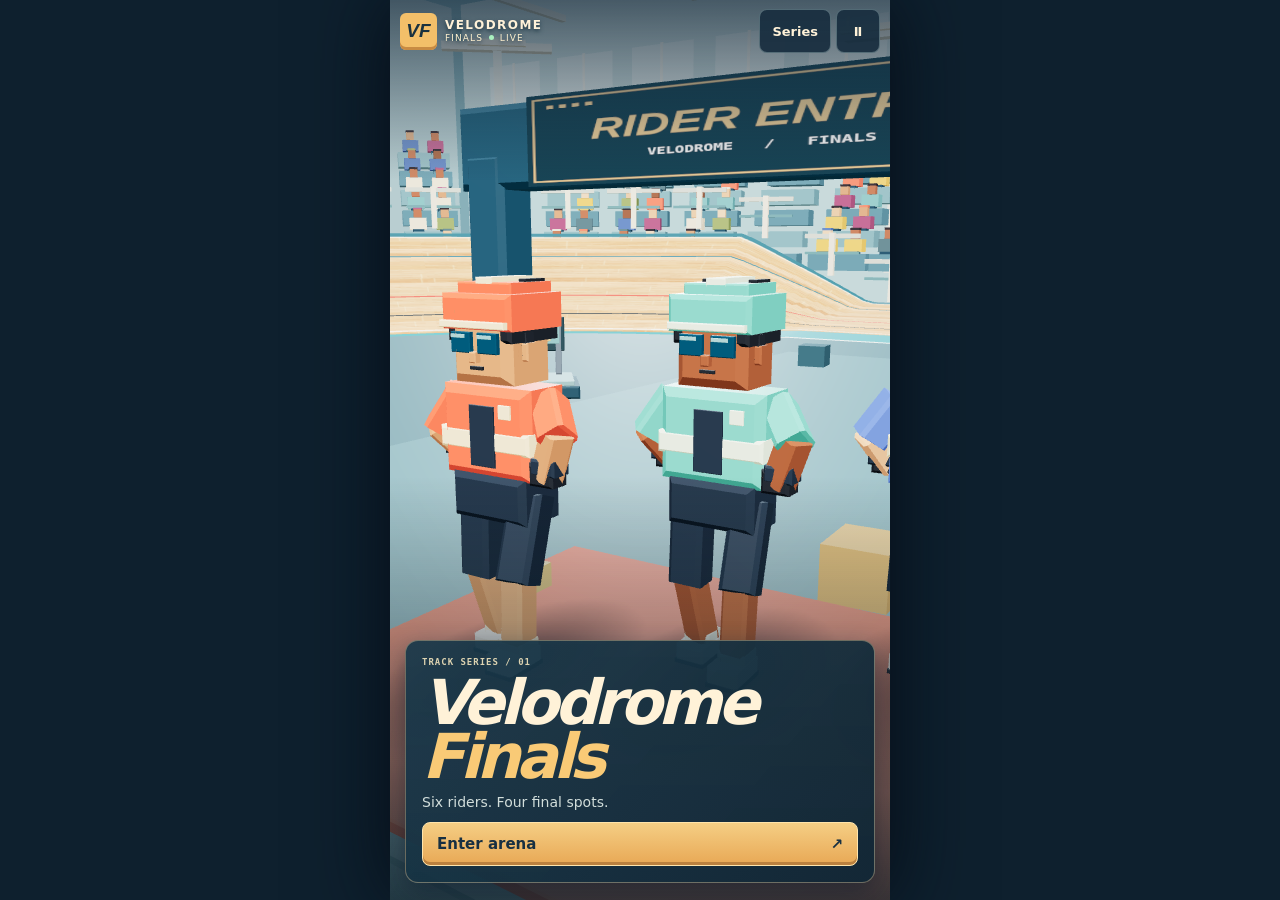
==== index-source.html @ e4eeded4 "Publish Velodrome Finals, a portrait-first 3D cycling championship" ====
<!doctype html>
<html lang="en">
<head>
<meta charset="utf-8"><meta name="viewport" content="width=device-width,initial-scale=1,viewport-fit=cover"><meta name="theme-color" content="#132c3b">
<title>Velodrome Finals</title>
<link rel="stylesheet" href="style.css">
</head>
<body>
<main id="game">
 <canvas id="scene" aria-label="3D indoor cycling arena"></canvas>
 <div class="vignette" aria-hidden="true"></div>
 <header>
  <div class="logo"><span>VF</span><div><b>VELODROME</b><small>FINALS <i></i> LIVE</small></div></div>
  <nav aria-label="Game controls"><button id="series">Series</button><button id="menu" aria-label="Pause">Ⅱ</button></nav>
 </header>
 <section class="racedata" id="data" aria-label="Race status" hidden>
  <div><small>POSITION</small><strong id="rank"></strong></div>
  <div><small>LAP</small><strong id="lap"></strong></div>
  <div><small>TIME</small><strong id="time"></strong></div>
 </section>
 <div id="call" class="call" role="status"></div>
 <div id="speedFx" class="speedfx" aria-hidden="true"></div>
 <section class="intro" id="intro">
  <div id="seriesTag">TRACK SERIES / 01</div>
  <h1>Velodrome<br><em>Finals</em></h1>
  <p>Six riders. Four final spots.</p>
  <button class="primary" id="enter">Enter arena <span aria-hidden="true">↗</span></button>
 </section>
 <section id="grid" class="grid" hidden>
  <div class="kicker" id="gridKicker"></div>
  <h2 id="gridTitle"></h2>
  <p id="gridText"></p>
  <button id="start" class="primary">Start race <span aria-hidden="true">→</span></button>
 </section>
 <section id="controls" class="controls" aria-label="Cycling controls" hidden>
  <div class="energy">
   <span>STAMINA</span><b id="energyText"></b>
   <div class="energyTrack" role="meter" id="meter" aria-label="Stamina" aria-valuemin="0" aria-valuemax="100"><div id="energyBar"></div></div>
  </div>
  <div class="drive">
   <div><b id="cue"></b><small id="cueSub"></small></div>
   <button id="power" class="power" aria-label="Hold to sprint"><span aria-hidden="true">ϟ</span> SPRINT</button>
  </div>
 </section>
 <div id="error" hidden><h2>3D arena unavailable</h2><p>WebGL is required to enter the arena.</p><button onclick="location.reload()">Reload</button></div>
 <div id="rotate"><span aria-hidden="true">▯</span>Turn your phone upright</div>
 <dialog id="dialog"><div id="panel"></div></dialog>
</main>
<script src="vendor/three.min.js"></script>
<script type="module" src="app.mjs"></script>
</body>
</html>
---- style.css ----
:root{color-scheme:dark;--ink:#112737;--paper:#fff2d8;--mint:#a0f2cb;--muted:#c6d2d3;--hot:#f3c673;--line:#b7d1d15c}
*{box-sizing:border-box}[hidden]{display:none!important}
html,body{margin:0;min-height:100%;background:#0e202e;color:var(--paper);font:14px system-ui,sans-serif}
body{display:flex;justify-content:center}
#game{position:relative;isolation:isolate;width:min(100%,500px);height:100dvh;min-height:350px;overflow:hidden;background:#3f6778;box-shadow:0 0 75px #050c16}
#scene,.vignette,.speedfx{position:absolute;inset:0;width:100%;height:100%;display:block}
.vignette{pointer-events:none;background:linear-gradient(0deg,#071822c9 0%,transparent 47%,transparent 80%,#112536b5 100%)}
#scene{touch-action:none}
header,.racedata,.intro,.grid,.controls,.call{position:absolute;z-index:2}
header{top:max(9px,env(safe-area-inset-top));left:10px;right:10px;display:flex;align-items:center;justify-content:space-between;gap:5px}
.logo{display:flex;align-items:center;gap:8px}
.logo>span{font:italic 900 19px sans-serif;background:#f3bf69;color:#19313f;width:37px;height:37px;display:grid;place-items:center;border-radius:6px;box-shadow:inset 0 -3px #c88b43}
.logo b,.logo small{display:block;line-height:1.15;letter-spacing:.12em;text-shadow:0 2px 4px #18333f}
.logo b{font-size:12px}.logo small{font-size:9px;color:#fff2cf}
.logo i{display:inline-block;width:5px;height:5px;border-radius:50%;background:#a9f1bf;margin:0 2px 1px}
button{min-height:44px;border:1px solid var(--line);border-radius:8px;padding:0 12px;color:inherit;background:#162d3ee8;font:750 13px system-ui;touch-action:manipulation;cursor:pointer}
button:hover:not(:disabled){border-color:#ffdaa1;background:#294758}
button:disabled{opacity:.46;cursor:default}button:focus-visible{outline:3px solid #fff0b9;outline-offset:2px}
nav{display:flex;gap:5px}nav button{min-width:44px}
.racedata{top:calc(max(9px,env(safe-area-inset-top)) + 52px);left:10px;right:10px;display:grid;grid-template-columns:1fr 1fr 1fr;background:#142d3ce8;border:1px solid var(--line);border-radius:9px;box-shadow:0 5px 16px #13293455}
.racedata>div{padding:6px 9px;text-align:center}.racedata>div+div{border-left:1px solid #c3d6d33a}
.racedata small,.kicker,#seriesTag,.energy>span,.drive small{display:block;color:#ddd3b1;font:700 9px/1.2 ui-monospace,monospace;letter-spacing:.11em}
.racedata strong{display:block;font:900 19px/1.12 system-ui;margin-top:3px;font-variant-numeric:tabular-nums}
#rank{color:var(--mint)}
.intro,.grid{left:15px;right:15px;bottom:max(17px,env(safe-area-inset-bottom));padding:16px;border:1px solid #f4d3a163;border-radius:13px;background:linear-gradient(130deg,#19394bef,#112735f4);box-shadow:0 9px 26px #0a192c75}
.intro h1{font:italic 900 clamp(39px,11.7vw,62px)/.87 system-ui;margin:8px 0 10px;letter-spacing:-.075em}
.intro h1 em{color:#f9ca76;font-style:inherit}
.intro p,.grid p{color:#d2dedb;margin:7px 0 12px}
.grid h2{font:italic 900 32px/1 system-ui;letter-spacing:-.045em;margin:5px 0}
.primary{background:linear-gradient(#f5ce84,#e8a855);border-color:#ffe4ab;color:#173042;font-weight:900;box-shadow:inset 0 -3px #bb813f}
.primary:hover:not(:disabled){background:#ffdb96;color:#172e3e}
.intro .primary,.grid .primary{width:100%;display:flex;justify-content:space-between;align-items:center;padding:0 14px;font-size:15px}
.controls{left:10px;right:10px;bottom:max(11px,env(safe-area-inset-bottom));padding:10px;border-radius:12px;border:1px solid #9abcbc64;background:#132c3ded;box-shadow:0 8px 24px #0a1725ad}
.energy{display:grid;grid-template-columns:1fr auto;align-items:center;gap:4px;margin-bottom:8px}
.energy>b{font:750 12px ui-monospace,monospace;color:#e8f2dd}
.energyTrack{height:8px;border-radius:5px;overflow:hidden;background:#071d28;grid-column:span 2;box-shadow:inset 0 0 0 1px #adc0b93b}
#energyBar{width:100%;height:100%;transform-origin:left;background:linear-gradient(90deg,#4bbaa7,#b3e9ae);border-radius:4px}
#energyBar.low{background:linear-gradient(90deg,#e17355,#e8aa58)}
.drive{display:flex;align-items:center;justify-content:space-between;gap:6px}.drive b{display:block;font-size:12px;color:#ffdf9c}.drive small{margin-top:2px;letter-spacing:0;color:#c7d8d4}
.power{min-width:118px;min-height:57px;background:linear-gradient(#dc8054,#a74a32);border-color:#ffd199;box-shadow:inset 0 -4px #7e3d32;font-weight:900;touch-action:none;user-select:none;-webkit-user-select:none;-webkit-touch-callout:none}
.power span{font-size:21px}.power.held{background:#f5bd6f;color:#183042;box-shadow:inset 0 -3px #bb814a}
.call{top:29%;left:50%;transform:translate(-50%,-50%);width:max-content;max-width:96%;text-align:center;pointer-events:none;font:italic 900 clamp(36px,10vw,55px)/1 system-ui;letter-spacing:-.07em;text-shadow:0 2px 5px #112334,0 7px 16px #183140;color:#ffdfa4}
.speedfx{opacity:0;pointer-events:none;transition:opacity .18s;background:linear-gradient(116deg,transparent 89%,#ffe2a97a 89.3% 89.8%,transparent 90%),linear-gradient(64deg,transparent 89%,#ffe4b375 89.4% 89.9%,transparent 90%);z-index:1}
.speedfx.on{opacity:.85}
dialog{border:1px solid #b4c5bf;color:var(--paper);background:linear-gradient(150deg,#2e5264,#162d3e);border-radius:13px;width:min(93vw,448px);max-height:89dvh;overflow:auto;padding:14px;box-shadow:0 18px 70px #081825c9}
dialog::backdrop{background:#0b1f2a74}
dialog.awards{margin:auto auto max(10px,env(safe-area-inset-bottom))}
dialog.awards::backdrop{background:linear-gradient(0deg,#09172491,transparent 58%)}
.panel-head,.actions{display:flex;justify-content:space-between;gap:6px;align-items:center}.panel-head h2{margin:0;font:italic 900 26px/1 system-ui;letter-spacing:-.05em}
.panel-head button{padding:0 8px}
#panel p{color:#d9e2df;margin:8px 0}
.actions{flex-wrap:wrap;justify-content:flex-end;margin-top:9px}
.result-list{list-style:none;margin:8px 0 0;padding:0}
.result-list li{display:grid;grid-template-columns:30px 1fr auto;gap:6px;align-items:center;padding:4px 7px;border-bottom:1px solid #96bbba33;font-variant-numeric:tabular-nums}
.result-list li.you{background:#8d6d4468;color:#ffdfa6;font-weight:800;border-radius:5px}
.cups{display:grid;gap:6px}.cups button{text-align:left;display:flex;align-items:center;justify-content:space-between}
.kits{display:flex;gap:5px;flex-wrap:wrap;margin-top:8px}.kits button{flex:1;padding:0 7px}.kits button[aria-pressed=true]{border-color:var(--mint);color:var(--mint)}
#rotate{display:none}
#error{position:absolute;z-index:4;inset:0;display:grid;place-content:center;padding:20px;background:#193342;text-align:center}
@media(max-height:630px){.intro,.grid{padding:10px}.intro h1{font-size:39px}.controls{padding:8px}.power{min-height:46px}}
@media(max-width:348px){.logo b{font-size:10px}.logo{gap:5px}.logo>span{width:32px}.intro,.grid{left:9px;right:9px}}
@media(orientation:landscape) and (max-height:540px){#rotate{position:absolute;z-index:8;inset:0;background:#17313f;display:grid;place-content:center;text-align:center;gap:8px;font-weight:800}#rotate span{font-size:42px}dialog{visibility:hidden}}
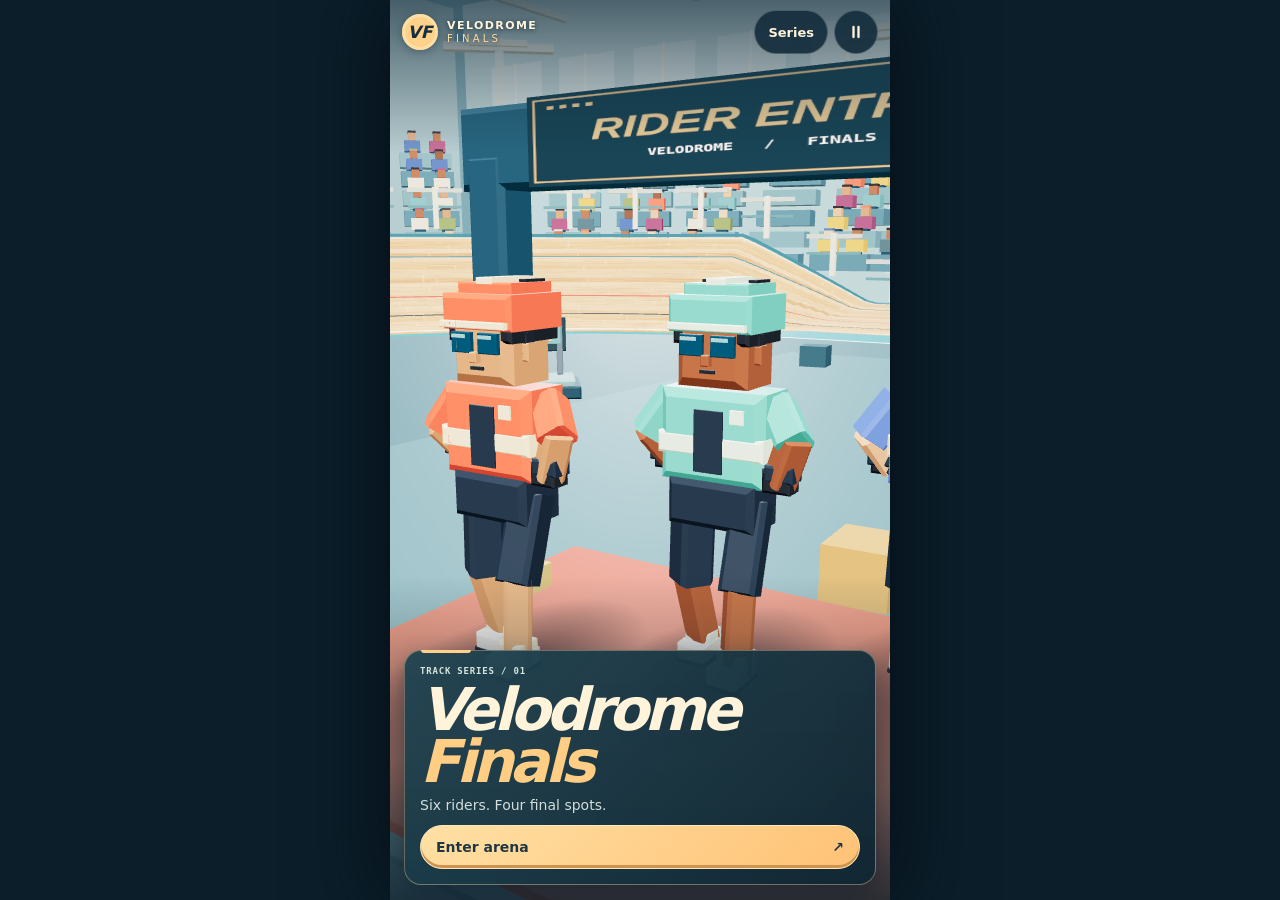
==== commit ef213cb7: "Redesign portrait HUD and circular sprint dial" ====
--- a/index-source.html
+++ b/index-source.html
@@ -10,14 +10,15 @@
  <canvas id="scene" aria-label="3D indoor cycling arena"></canvas>
  <div class="vignette" aria-hidden="true"></div>
  <header>
-  <div class="logo"><span>VF</span><div><b>VELODROME</b><small>FINALS <i></i> LIVE</small></div></div>
-  <nav aria-label="Game controls"><button id="series">Series</button><button id="menu" aria-label="Pause">Ⅱ</button></nav>
+  <div class="logo"><span>VF</span><div><b>VELODROME</b><small>FINALS</small></div></div>
+  <nav aria-label="Game controls"><button id="series">Series</button><button id="menu" aria-label="Pause"><svg aria-hidden="true" viewBox="0 0 24 24"><path d="M9 6v12m6-12v12"/></svg></button></nav>
  </header>
  <section class="racedata" id="data" aria-label="Race status" hidden>
-  <div><small>POSITION</small><strong id="rank"></strong></div>
-  <div><small>LAP</small><strong id="lap"></strong></div>
-  <div><small>TIME</small><strong id="time"></strong></div>
- </section>
+  <div class="position"><small>POSITION</small><strong><span id="rank"></span><span id="field"></span></strong></div>
+  <div class="timing"><div class="timing-row"><span><small>LAP</small><strong id="lap"></strong></span><span><small>TIME</small><strong id="time"></strong></span></div>
+   <div class="lap-track" aria-hidden="true"><div id="lapBar"></div></div>
+  </div>
+ </section>
  <div id="call" class="call" role="status"></div>
  <div id="speedFx" class="speedfx" aria-hidden="true"></div>
  <section class="intro" id="intro">
@@ -33,14 +34,18 @@
   <button id="start" class="primary">Start race <span aria-hidden="true">→</span></button>
  </section>
  <section id="controls" class="controls" aria-label="Cycling controls" hidden>
-  <div class="energy">
-   <span>STAMINA</span><b id="energyText"></b>
-   <div class="energyTrack" role="meter" id="meter" aria-label="Stamina" aria-valuemin="0" aria-valuemax="100"><div id="energyBar"></div></div>
+  <div class="telemetry">
+   <div class="drive" id="drive"><div class="drive-dot" aria-hidden="true"></div><div><b id="cue"></b><small id="cueSub"></small></div></div>
+   <div class="energy">
+    <span>STAMINA</span><b id="energyText"></b>
+    <div class="energyTrack" role="meter" id="meter" aria-label="Stamina" aria-valuemin="0" aria-valuemax="100"><div id="energyBar"></div></div>
+   </div>
   </div>
-  <div class="drive">
-   <div><b id="cue"></b><small id="cueSub"></small></div>
-   <button id="power" class="power" aria-label="Hold to sprint"><span aria-hidden="true">ϟ</span> SPRINT</button>
-  </div>
+  <button id="power" class="power" aria-label="Hold to sprint">
+   <svg class="dial" viewBox="0 0 100 100" aria-hidden="true"><circle class="dial-track" cx="50" cy="50" r="45"/><circle id="sprintArc" cx="50" cy="50" r="45" pathLength="100"/></svg>
+   <svg class="bolt" viewBox="0 0 24 24" aria-hidden="true"><path d="M13.6 2 4.4 13.1h6.3L9.5 22l10.1-12h-6.4z"/></svg>
+   <span class="power-label">SPRINT</span><small>HOLD</small>
+  </button>
  </section>
  <div id="error" hidden><h2>3D arena unavailable</h2><p>WebGL is required to enter the arena.</p><button onclick="location.reload()">Reload</button></div>
  <div id="rotate"><span aria-hidden="true">▯</span>Turn your phone upright</div>
@@ -50,3 +55,4 @@
 <script type="module" src="app.mjs"></script>
 </body>
 </html>
+
--- a/style.css
+++ b/style.css
@@ -1,62 +1,101 @@
-:root{color-scheme:dark;--ink:#112737;--paper:#fff2d8;--mint:#a0f2cb;--muted:#c6d2d3;--hot:#f3c673;--line:#b7d1d15c}
+:root{color-scheme:dark;--ink:#102935;--paper:#fff3da;--mint:#a8f2d7;--hot:#ffc277;--line:#d3e1db40;--glass:#102b39eb}
 *{box-sizing:border-box}[hidden]{display:none!important}
-html,body{margin:0;min-height:100%;background:#0e202e;color:var(--paper);font:14px system-ui,sans-serif}
+html,body{margin:0;min-height:100%;background:#0b1e29;color:var(--paper);font:14px system-ui,sans-serif}
 body{display:flex;justify-content:center}
 #game{position:relative;isolation:isolate;width:min(100%,500px);height:100dvh;min-height:350px;overflow:hidden;background:#3f6778;box-shadow:0 0 75px #050c16}
 #scene,.vignette,.speedfx{position:absolute;inset:0;width:100%;height:100%;display:block}
-.vignette{pointer-events:none;background:linear-gradient(0deg,#071822c9 0%,transparent 47%,transparent 80%,#112536b5 100%)}
 #scene{touch-action:none}
+.vignette{pointer-events:none;background:linear-gradient(0deg,#071a25d5,transparent 36%,transparent 83%,#102938ad)}
 header,.racedata,.intro,.grid,.controls,.call{position:absolute;z-index:2}
-header{top:max(9px,env(safe-area-inset-top));left:10px;right:10px;display:flex;align-items:center;justify-content:space-between;gap:5px}
-.logo{display:flex;align-items:center;gap:8px}
-.logo>span{font:italic 900 19px sans-serif;background:#f3bf69;color:#19313f;width:37px;height:37px;display:grid;place-items:center;border-radius:6px;box-shadow:inset 0 -3px #c88b43}
-.logo b,.logo small{display:block;line-height:1.15;letter-spacing:.12em;text-shadow:0 2px 4px #18333f}
-.logo b{font-size:12px}.logo small{font-size:9px;color:#fff2cf}
-.logo i{display:inline-block;width:5px;height:5px;border-radius:50%;background:#a9f1bf;margin:0 2px 1px}
-button{min-height:44px;border:1px solid var(--line);border-radius:8px;padding:0 12px;color:inherit;background:#162d3ee8;font:750 13px system-ui;touch-action:manipulation;cursor:pointer}
+header{top:max(10px,env(safe-area-inset-top));left:12px;right:12px;display:flex;align-items:center;justify-content:space-between;gap:5px}
+.logo{display:flex;align-items:center;gap:9px}
+.logo>span{font:italic 900 17px system-ui;background:#ffd18a;color:#162f40;width:36px;height:36px;display:grid;place-items:center;border-radius:50%;box-shadow:inset 0 0 0 3px #fff1c278,0 2px 9px #102b3e60}
+.logo b,.logo small{display:block;line-height:1.12;text-shadow:0 1px 5px #18333f}
+.logo b{font-size:11px;letter-spacing:.13em}
+.logo small{font-size:10px;letter-spacing:.32em;color:#ffdb9d}
+button{min-height:44px;border:1px solid var(--line);border-radius:999px;padding:0 13px;color:inherit;background:#162f3eed;font:750 13px system-ui;touch-action:manipulation;cursor:pointer}
 button:hover:not(:disabled){border-color:#ffdaa1;background:#294758}
-button:disabled{opacity:.46;cursor:default}button:focus-visible{outline:3px solid #fff0b9;outline-offset:2px}
-nav{display:flex;gap:5px}nav button{min-width:44px}
-.racedata{top:calc(max(9px,env(safe-area-inset-top)) + 52px);left:10px;right:10px;display:grid;grid-template-columns:1fr 1fr 1fr;background:#142d3ce8;border:1px solid var(--line);border-radius:9px;box-shadow:0 5px 16px #13293455}
-.racedata>div{padding:6px 9px;text-align:center}.racedata>div+div{border-left:1px solid #c3d6d33a}
-.racedata small,.kicker,#seriesTag,.energy>span,.drive small{display:block;color:#ddd3b1;font:700 9px/1.2 ui-monospace,monospace;letter-spacing:.11em}
-.racedata strong{display:block;font:900 19px/1.12 system-ui;margin-top:3px;font-variant-numeric:tabular-nums}
-#rank{color:var(--mint)}
-.intro,.grid{left:15px;right:15px;bottom:max(17px,env(safe-area-inset-bottom));padding:16px;border:1px solid #f4d3a163;border-radius:13px;background:linear-gradient(130deg,#19394bef,#112735f4);box-shadow:0 9px 26px #0a192c75}
-.intro h1{font:italic 900 clamp(39px,11.7vw,62px)/.87 system-ui;margin:8px 0 10px;letter-spacing:-.075em}
-.intro h1 em{color:#f9ca76;font-style:inherit}
+button:disabled{opacity:.48;cursor:default}
+button:focus-visible{outline:3px solid #fff0b9;outline-offset:3px}
+nav{display:flex;gap:6px}
+nav button{min-width:44px}
+#menu{width:44px;padding:0;display:grid;place-items:center}
+#menu svg{width:20px;height:20px;fill:none;stroke:currentColor;stroke-width:2.8;stroke-linecap:round}
+.racedata{top:calc(max(10px,env(safe-area-inset-top)) + 52px);left:12px;right:12px;display:flex;justify-content:space-between;align-items:stretch;pointer-events:none}
+.position,.timing{background:var(--glass);border:1px solid var(--line);box-shadow:0 5px 16px #13293444}
+.position{min-width:89px;padding:7px 13px 7px 11px;border-radius:11px 17px 17px 11px;border-left:3px solid #aadfc3}
+.timing{min-width:139px;padding:7px 10px 8px;border-radius:13px}
+.timing-row{display:flex;justify-content:space-between;gap:13px}
+.timing-row>span:last-child{text-align:right}
+.racedata small,.kicker,#seriesTag,.energy>span,.drive small{display:block;color:#d7e6dd;font:700 9px/1.2 ui-monospace,monospace;letter-spacing:.09em}
+.racedata strong{display:block;font:900 17px/1.15 system-ui;margin-top:2px;font-variant-numeric:tabular-nums}
+.position strong{font:italic 900 26px/1.04 system-ui;color:var(--mint);white-space:nowrap}
+#field{color:#b9d0cf;font:700 12px system-ui;margin-left:3px}
+.lap-track{height:3px;background:#acc7c843;border-radius:4px;margin-top:5px;overflow:hidden}
+#lapBar{height:100%;background:#ffc77b;border-radius:4px;transform-origin:left;transform:scaleX(0)}
+.intro,.grid{left:14px;right:14px;bottom:max(15px,env(safe-area-inset-bottom));padding:15px;border:1px solid #f4d3a163;border-radius:17px;background:linear-gradient(130deg,#204452f4,#102733f7);box-shadow:0 9px 26px #0a192c75}
+.intro:before,.grid:before{content:"";position:absolute;top:-1px;left:16px;width:50px;height:3px;border-radius:0 0 4px 4px;background:#ffd18a}
+.intro h1{font:italic 900 clamp(39px,11vw,59px)/.87 system-ui;margin:8px 0 10px;letter-spacing:-.075em}
+.intro h1 em{color:#ffce84;font-style:inherit}
 .intro p,.grid p{color:#d2dedb;margin:7px 0 12px}
-.grid h2{font:italic 900 32px/1 system-ui;letter-spacing:-.045em;margin:5px 0}
-.primary{background:linear-gradient(#f5ce84,#e8a855);border-color:#ffe4ab;color:#173042;font-weight:900;box-shadow:inset 0 -3px #bb813f}
+.grid h2{font:italic 900 31px/1 system-ui;letter-spacing:-.045em;margin:5px 0}
+.primary{background:linear-gradient(135deg,#ffe0a4,#ffc276);border-color:#ffe7ba;color:#203643;font-weight:900;box-shadow:inset 0 -3px #cc944e}
 .primary:hover:not(:disabled){background:#ffdb96;color:#172e3e}
-.intro .primary,.grid .primary{width:100%;display:flex;justify-content:space-between;align-items:center;padding:0 14px;font-size:15px}
-.controls{left:10px;right:10px;bottom:max(11px,env(safe-area-inset-bottom));padding:10px;border-radius:12px;border:1px solid #9abcbc64;background:#132c3ded;box-shadow:0 8px 24px #0a1725ad}
-.energy{display:grid;grid-template-columns:1fr auto;align-items:center;gap:4px;margin-bottom:8px}
-.energy>b{font:750 12px ui-monospace,monospace;color:#e8f2dd}
-.energyTrack{height:8px;border-radius:5px;overflow:hidden;background:#071d28;grid-column:span 2;box-shadow:inset 0 0 0 1px #adc0b93b}
-#energyBar{width:100%;height:100%;transform-origin:left;background:linear-gradient(90deg,#4bbaa7,#b3e9ae);border-radius:4px}
-#energyBar.low{background:linear-gradient(90deg,#e17355,#e8aa58)}
-.drive{display:flex;align-items:center;justify-content:space-between;gap:6px}.drive b{display:block;font-size:12px;color:#ffdf9c}.drive small{margin-top:2px;letter-spacing:0;color:#c7d8d4}
-.power{min-width:118px;min-height:57px;background:linear-gradient(#dc8054,#a74a32);border-color:#ffd199;box-shadow:inset 0 -4px #7e3d32;font-weight:900;touch-action:none;user-select:none;-webkit-user-select:none;-webkit-touch-callout:none}
-.power span{font-size:21px}.power.held{background:#f5bd6f;color:#183042;box-shadow:inset 0 -3px #bb814a}
-.call{top:29%;left:50%;transform:translate(-50%,-50%);width:max-content;max-width:96%;text-align:center;pointer-events:none;font:italic 900 clamp(36px,10vw,55px)/1 system-ui;letter-spacing:-.07em;text-shadow:0 2px 5px #112334,0 7px 16px #183140;color:#ffdfa4}
-.speedfx{opacity:0;pointer-events:none;transition:opacity .18s;background:linear-gradient(116deg,transparent 89%,#ffe2a97a 89.3% 89.8%,transparent 90%),linear-gradient(64deg,transparent 89%,#ffe4b375 89.4% 89.9%,transparent 90%);z-index:1}
-.speedfx.on{opacity:.85}
-dialog{border:1px solid #b4c5bf;color:var(--paper);background:linear-gradient(150deg,#2e5264,#162d3e);border-radius:13px;width:min(93vw,448px);max-height:89dvh;overflow:auto;padding:14px;box-shadow:0 18px 70px #081825c9}
+.intro .primary,.grid .primary{width:100%;display:flex;justify-content:space-between;align-items:center;padding:0 15px;font-size:14px}
+.controls{left:12px;right:12px;bottom:max(16px,env(safe-area-inset-bottom));display:flex;align-items:flex-end;justify-content:space-between;gap:12px;pointer-events:none}
+.telemetry{width:min(54%,210px);display:flex;flex-direction:column;gap:5px}
+.drive,.energy{border:1px solid var(--line);background:var(--glass);box-shadow:0 4px 12px #10212f56;border-radius:10px}
+.drive{display:flex;align-items:center;gap:7px;padding:6px 7px}
+.drive-dot{width:7px;height:7px;flex:none;border:1px solid currentColor;border-radius:50%;color:#e8bf83;background:currentColor}
+.drive b{display:block;font:850 10px/1.2 system-ui;letter-spacing:.045em;color:#ffdeab}
+.drive small{margin-top:2px;letter-spacing:0;color:#dae7df;font-size:9px}
+.drive[data-tone=draft]{border-color:#95e8c38c}
+.drive[data-tone=draft] b,.drive[data-tone=draft] .drive-dot{color:var(--mint)}
+.drive[data-tone=draft] .drive-dot{box-shadow:0 0 7px #a0f2cb7f}
+.drive[data-tone=sprint] b,.drive[data-tone=sprint] .drive-dot{color:#ffd790}
+.drive[data-tone=recover] b,.drive[data-tone=recover] .drive-dot{color:#ffae92}
+.energy{display:grid;grid-template-columns:1fr auto;align-items:center;gap:4px;padding:6px 7px 7px}
+.energy>b{font:750 11px ui-monospace,monospace;color:#ecf5e8}
+.energyTrack{height:5px;border-radius:4px;overflow:hidden;background:#75959455;grid-column:span 2}
+#energyBar{width:100%;height:100%;transform-origin:left;background:linear-gradient(90deg,#54c9a4,#baf1cf);border-radius:4px}
+#energyBar.low{background:linear-gradient(90deg,#e6805c,#ffc780)}
+.power{pointer-events:auto;position:relative;display:flex;flex-direction:column;justify-content:center;align-items:center;width:94px;height:94px;flex:0 0 auto;gap:1px;padding:0;border:1px solid #ffe1ab;border-radius:50%;background:radial-gradient(circle at 34% 22%,#ffd892 0%,#f8b364 51%,#e78252 100%);color:#253744;box-shadow:0 5px 16px #071721a9,inset 0 -4px #a951375c;font-weight:900;touch-action:none;user-select:none;-webkit-user-select:none;-webkit-touch-callout:none}
+.power:hover:not(:disabled){background:radial-gradient(circle at 34% 22%,#ffe3ab,#ffc376 51%,#ed9464)}
+.power .dial{position:absolute;inset:1px;width:calc(100% - 2px);height:calc(100% - 2px);transform:rotate(-90deg);fill:none;stroke-width:2.6;pointer-events:none}
+.dial-track{stroke:#4f363c4d}
+#sprintArc{stroke:#fff5d5;stroke-linecap:round;stroke-dasharray:100 100}
+.power[data-low=true] #sprintArc{stroke:#7a3034}
+.bolt{width:26px;height:26px;fill:currentColor;margin-bottom:1px}
+.power-label{font-size:12px;letter-spacing:.07em;line-height:1.05}
+.power small{font:800 8px ui-monospace,monospace;letter-spacing:.13em}
+.power.held{transform:scale(.95);background:#ffd895;border-color:#fff1be;box-shadow:0 0 21px #ffd177a0,inset 0 -3px #c98d4e}
+.call{top:25%;left:50%;transform:translate(-50%,-50%);width:max-content;max-width:96%;text-align:center;pointer-events:none;font:italic 950 clamp(33px,9vw,55px)/1 system-ui;letter-spacing:-.04em;text-shadow:0 2px 5px #112334,0 7px 16px #183140;color:#ffdfa4}
+.call[data-style=chip]:not(:empty){padding:6px 11px;border:1px solid #ffe0a18f;border-radius:999px;background:#142d3dde;color:#ffe5ae;font:italic 900 16px/1 system-ui;letter-spacing:.025em;text-shadow:none;animation:appear .2s ease-out}
+@keyframes appear{from{opacity:0;transform:translate(-50%,-42%) scale(.92)}to{opacity:1;transform:translate(-50%,-50%) scale(1)}}
+.speedfx{opacity:0;pointer-events:none;transition:opacity .18s;background:linear-gradient(110deg,transparent 88%,#ffe2a967 88.2% 88.5%,transparent 88.8%),linear-gradient(70deg,transparent 88%,#ffe4b35c 88.2% 88.6%,transparent 89%);z-index:1}
+.speedfx.on{opacity:.75}
+dialog{border:1px solid #b4c5bf;color:var(--paper);background:linear-gradient(150deg,#264e5f,#122c3b);border-radius:17px;width:min(93vw,448px);max-height:89dvh;overflow:auto;padding:13px;box-shadow:0 18px 70px #081825c9}
 dialog::backdrop{background:#0b1f2a74}
 dialog.awards{margin:auto auto max(10px,env(safe-area-inset-bottom))}
 dialog.awards::backdrop{background:linear-gradient(0deg,#09172491,transparent 58%)}
-.panel-head,.actions{display:flex;justify-content:space-between;gap:6px;align-items:center}.panel-head h2{margin:0;font:italic 900 26px/1 system-ui;letter-spacing:-.05em}
-.panel-head button{padding:0 8px}
-#panel p{color:#d9e2df;margin:8px 0}
+.panel-head,.actions{display:flex;justify-content:space-between;gap:6px;align-items:center}
+.panel-head h2{margin:0;font:italic 900 26px/1 system-ui;letter-spacing:-.05em}
+.panel-head button{padding:0 10px}
+#panel p{color:#e1e9e4;margin:7px 0}
 .actions{flex-wrap:wrap;justify-content:flex-end;margin-top:9px}
 .result-list{list-style:none;margin:8px 0 0;padding:0}
-.result-list li{display:grid;grid-template-columns:30px 1fr auto;gap:6px;align-items:center;padding:4px 7px;border-bottom:1px solid #96bbba33;font-variant-numeric:tabular-nums}
-.result-list li.you{background:#8d6d4468;color:#ffdfa6;font-weight:800;border-radius:5px}
-.cups{display:grid;gap:6px}.cups button{text-align:left;display:flex;align-items:center;justify-content:space-between}
-.kits{display:flex;gap:5px;flex-wrap:wrap;margin-top:8px}.kits button{flex:1;padding:0 7px}.kits button[aria-pressed=true]{border-color:var(--mint);color:var(--mint)}
+.result-list li{display:grid;grid-template-columns:27px 1fr auto;gap:6px;align-items:center;padding:4px 7px;border-bottom:1px solid #96bbba33;font-variant-numeric:tabular-nums}
+.result-list li.you{background:#a679455a;color:#ffdfa6;font-weight:800;border-radius:6px}
+.cups{display:grid;gap:6px}
+.cups button{text-align:left;display:flex;align-items:center;justify-content:space-between;padding:0 13px}
+.kits{display:flex;gap:5px;flex-wrap:wrap;margin-top:8px}
+.kits button{flex:1;padding:0 7px}
+.kits button[aria-pressed=true]{border-color:var(--mint);color:var(--mint)}
 #rotate{display:none}
 #error{position:absolute;z-index:4;inset:0;display:grid;place-content:center;padding:20px;background:#193342;text-align:center}
-@media(max-height:630px){.intro,.grid{padding:10px}.intro h1{font-size:39px}.controls{padding:8px}.power{min-height:46px}}
-@media(max-width:348px){.logo b{font-size:10px}.logo{gap:5px}.logo>span{width:32px}.intro,.grid{left:9px;right:9px}}
-@media(orientation:landscape) and (max-height:540px){#rotate{position:absolute;z-index:8;inset:0;background:#17313f;display:grid;place-content:center;text-align:center;gap:8px;font-weight:800}#rotate span{font-size:42px}dialog{visibility:hidden}}
+@media(max-height:630px){.intro,.grid{padding:10px}.intro h1{font-size:39px}.power{width:78px;height:78px}.bolt{width:21px;height:21px}.controls{bottom:max(11px,env(safe-area-inset-bottom))}.telemetry{gap:4px}}
+@media(max-width:348px){header,.racedata{left:9px;right:9px}.logo b{font-size:10px}.logo{gap:5px}.logo>span{width:32px;height:32px}.intro,.grid{left:9px;right:9px}.drive{gap:5px;padding:5px}.drive b{font-size:9px}}
+@media(orientation:landscape) and (max-height:540px){#rotate{position:absolute;z-index:8;inset:0;background:#17313f;display:grid;place-content:center;text-align:center;gap:8px;font-weight:800}#rotate span{font-size:42px}dialog{visibility:hidden}}
+@media(prefers-reduced-motion:reduce){.speedfx{transition:none}.call[data-style=chip]:not(:empty){animation:none}}
+.result-list .jersey{display:flex;align-items:center;gap:7px}
+.result-list .jersey:before{content:"";width:8px;height:8px;flex:none;border-radius:50%;background:var(--jersey);box-shadow:0 0 0 1px #f5f1d44d}
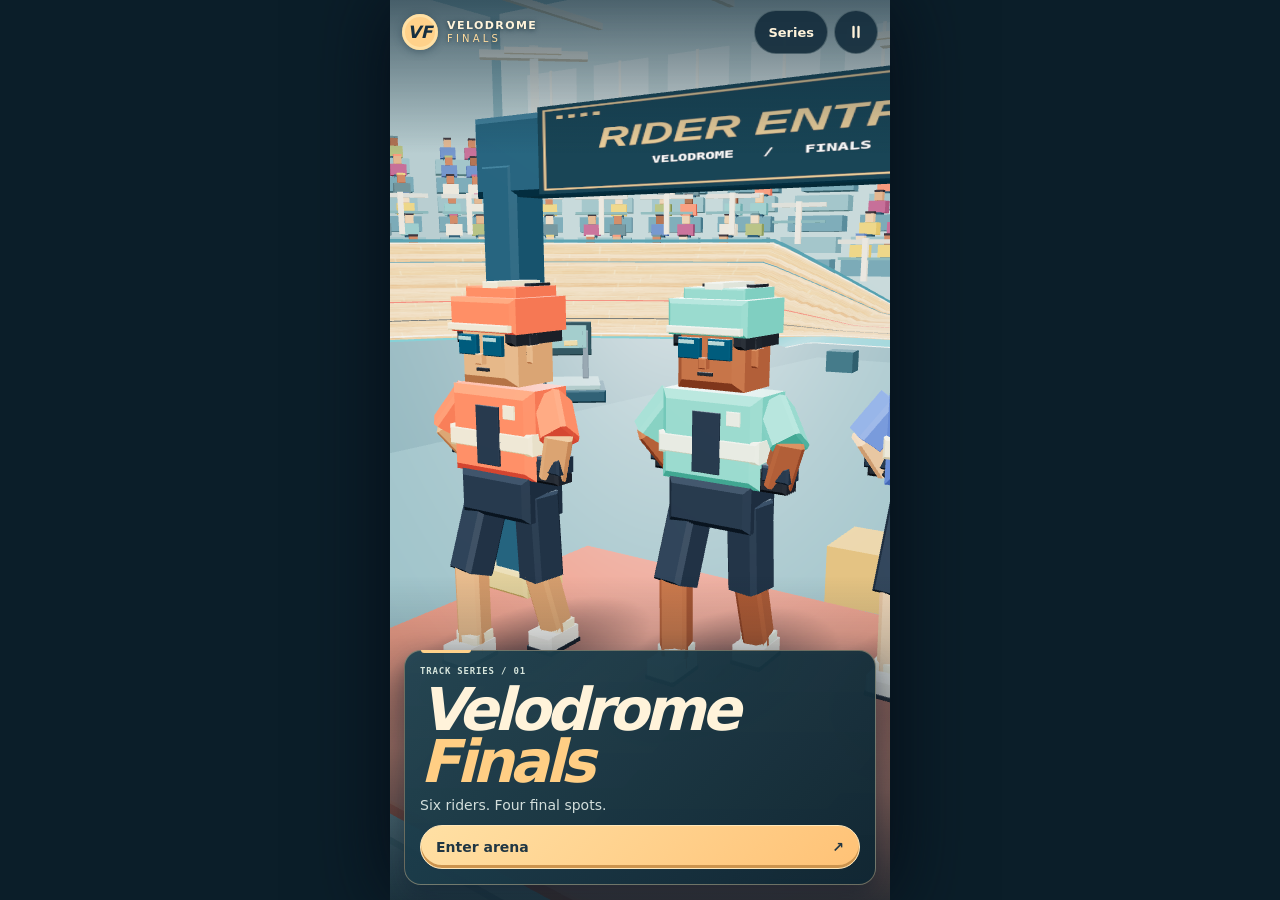
==== commit a3470f51: "Add credited Kevin MacLeod soundtrack to Velodrome Finals" ====
--- a/index-source.html
+++ b/index-source.html
@@ -50,6 +50,7 @@
  <div id="error" hidden><h2>3D arena unavailable</h2><p>WebGL is required to enter the arena.</p><button onclick="location.reload()">Reload</button></div>
  <div id="rotate"><span aria-hidden="true">▯</span>Turn your phone upright</div>
  <dialog id="dialog"><div id="panel"></div></dialog>
+ <audio id="raceMusic" src="music/pixel-peeker-polka-faster.mp3" loop preload="none"></audio>
 </main>
 <script src="vendor/three.min.js"></script>
 <script type="module" src="app.mjs"></script>
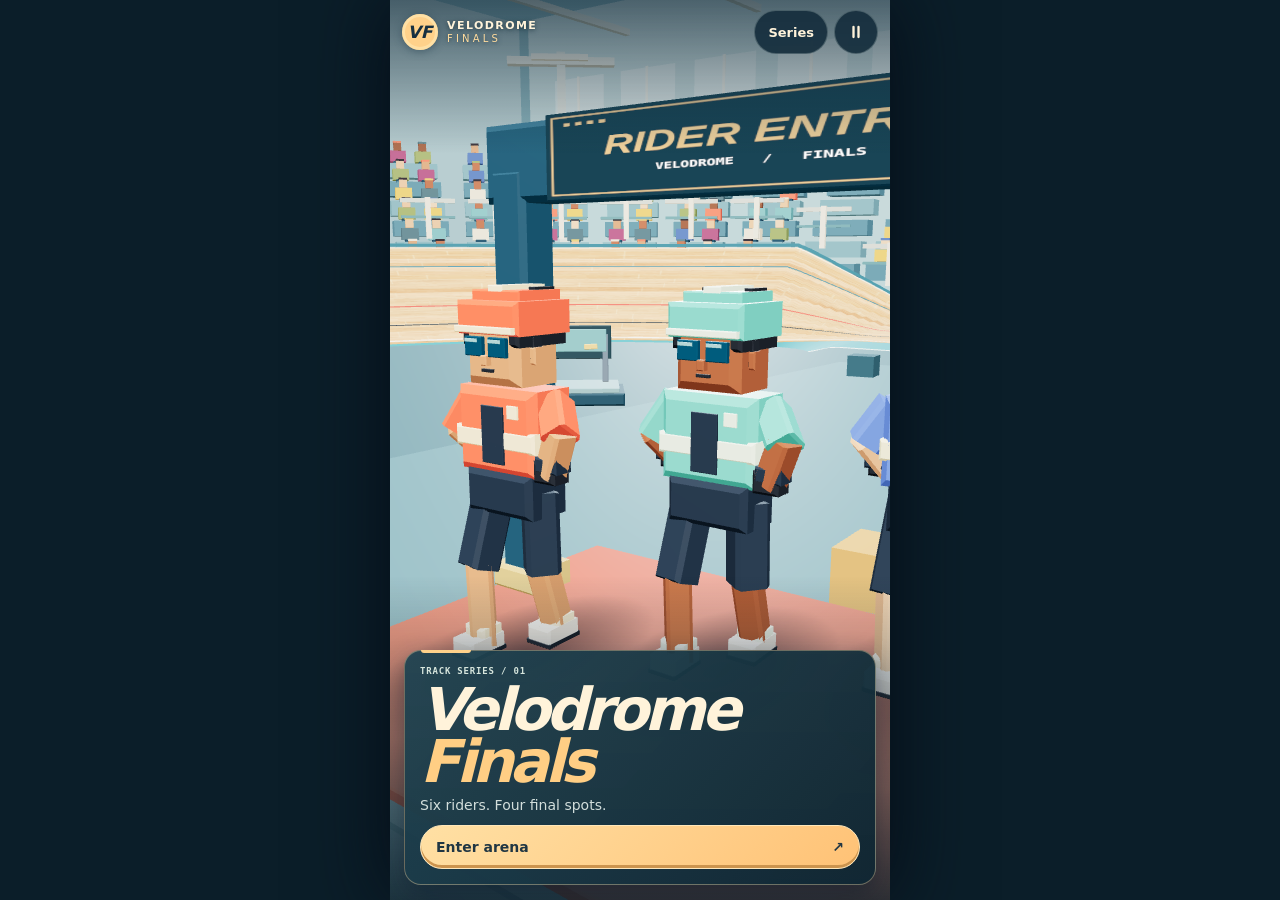
==== commit 7608a004: "Replace soundtrack with supplied video audio" ====
--- a/index-source.html
+++ b/index-source.html
@@ -50,7 +50,7 @@
  <div id="error" hidden><h2>3D arena unavailable</h2><p>WebGL is required to enter the arena.</p><button onclick="location.reload()">Reload</button></div>
  <div id="rotate"><span aria-hidden="true">▯</span>Turn your phone upright</div>
  <dialog id="dialog"><div id="panel"></div></dialog>
- <audio id="raceMusic" src="music/pixel-peeker-polka-faster.mp3" loop preload="none"></audio>
+ <audio id="raceMusic" src="music/race-bgm.mp3" loop preload="none"></audio>
 </main>
 <script src="vendor/three.min.js"></script>
 <script type="module" src="app.mjs"></script>
